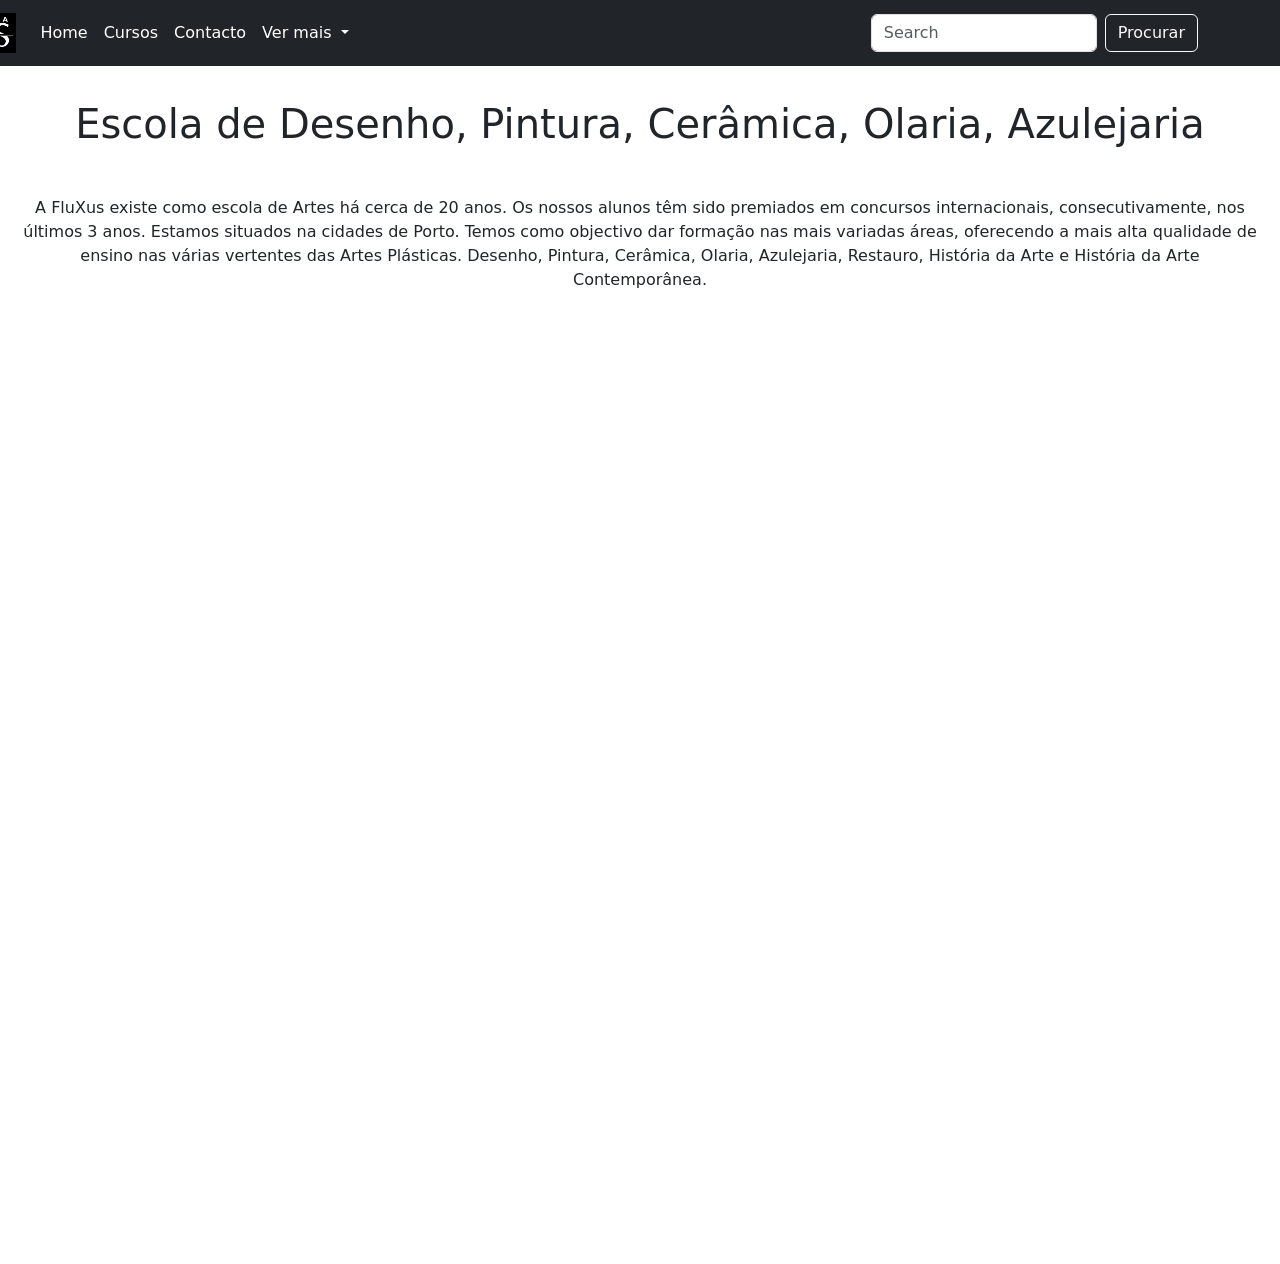
==== index.html @ 93d0e601 "update repo" ====
<!DOCTYPE html>
<html lang="en">
<head>
    <meta charset="UTF-8">
    <meta name="viewport" content="width=device-width, initial-scale=1.0">
    <!-- Bootstrap CSS-->
    <link rel="stylesheet" href="css/bootstrap.min.css">  
    <!-- Regular CSS ||| CSS normal fica depois porque o bootstrap carrega primeiro e o CSS depois altera o necessário --> 
    <link rel="stylesheet" href="css/style.css">
    
    <title>Home - FluXus Escola Artística</title>
</head>

<!-- BODY -->

<body>


<!-- HEADER -->
<header>

    <!-- NAVBAR -->
    <nav class="navbar navbar-expand-lg navbar-dark bg-dark fixed-top">

        <div class="container">

            <a class="navbar-brand text-white" href="index.html">
                <img src="/assets/logo/logo.avif" alt="Logo" height="40" align-left> </a>

            <button class="navbar-toggler" type="button" data-bs-toggle="collapse" data-bs-target="#navbarSupportedContent">
                <span class="navbar-toggler-icon"></span>
            </button>

            <div class="collapse navbar-collapse" id="navbarSupportedContent">

                <ul class="navbar-nav me-auto mb-2 mb-lg-0">
                    <li class="nav-item">
                        <a class="nav-link active text-white" href="#">Home</a>
                    </li>
                    <li class="nav-item">
                        <a class="nav-link text-white" href="cursos.html">Cursos</a>
                    </li>
                    <li class="nav-item">
                        <a class="nav-link text-white" href="contacto.html">Contacto</a>
                    </li>
                    <li class="nav-item dropdown">
                        <a class="nav-link dropdown-toggle text-white" href="#" role="button" data-bs-toggle="dropdown">
                            Ver mais
                        </a>

                        <ul class="dropdown-menu">
                            <li><a class="dropdown-item" href="#">Action</a></li>
                            <li><a class="dropdown-item" href="#">Another action</a></li>
                            <li><hr class="dropdown-divider"></li>
                            <li><a class="dropdown-item" href="#">Something else here</a></li>

                        </ul>
                    </li>
                </ul>

                <form class="d-flex" role="search">
                    <input class="form-control me-2" type="search" placeholder="Search">
                    <button class="btn btn-outline-light" type="submit">Procurar</button>
                </form>

            </div>
        </div>
    </nav>




</header>


<!-- MAIN -->
<h1> Escola de Desenho, Pintura, Cerâmica, Olaria, Azulejaria</h1>

<p>A FluXus existe como escola de Artes há cerca de 20 anos.
Os nossos alunos têm sido premiados em concursos internacionais, consecutivamente, nos últimos 3 anos.
Estamos situados na cidades de Porto. Temos como objectivo dar formação nas mais variadas áreas, oferecendo a mais alta qualidade de ensino nas várias vertentes das Artes Plásticas.
 Desenho, Pintura, Cerâmica, Olaria, Azulejaria, Restauro, História da Arte e História da Arte Contemporânea. </p>


    
<br>
<br>
<br>
<br><br><br><br><br><br><br><br><br><br><br><br><br><br><br><br><br><br><br><br><br><br><br><br><br><br><br><br><br><br><br><br><br><br><br><br>





<!-- FOOTER -->




    <!-- Bootstrap JS Bundle () -->
    <script src="js/bootstrap.bundle.min.js"></script>


</body>

</html>
---- css/style.css ----
body {
    padding-top: 70px;
}


/*
.navbar.navbar-expand-lg {
    background-color: black !important;
    color: yellow !important;
} 
*/

.navbar-brand {
    margin-left: -200px;
}

a .bi{
    color: var(--branco);
}

a .bi:hover{
    color:var(--branc50);
}

a .bi:hover{
    color: var(--branco50);
}

#footer-class {
    font-size:14px;
}

h1{
    color: var(--preto);
    text-align: center;
    margin-top:10px;
    padding: 20px;
}

p {
    color: var(--preto);
    text-align: center;
    padding: 20px;

}
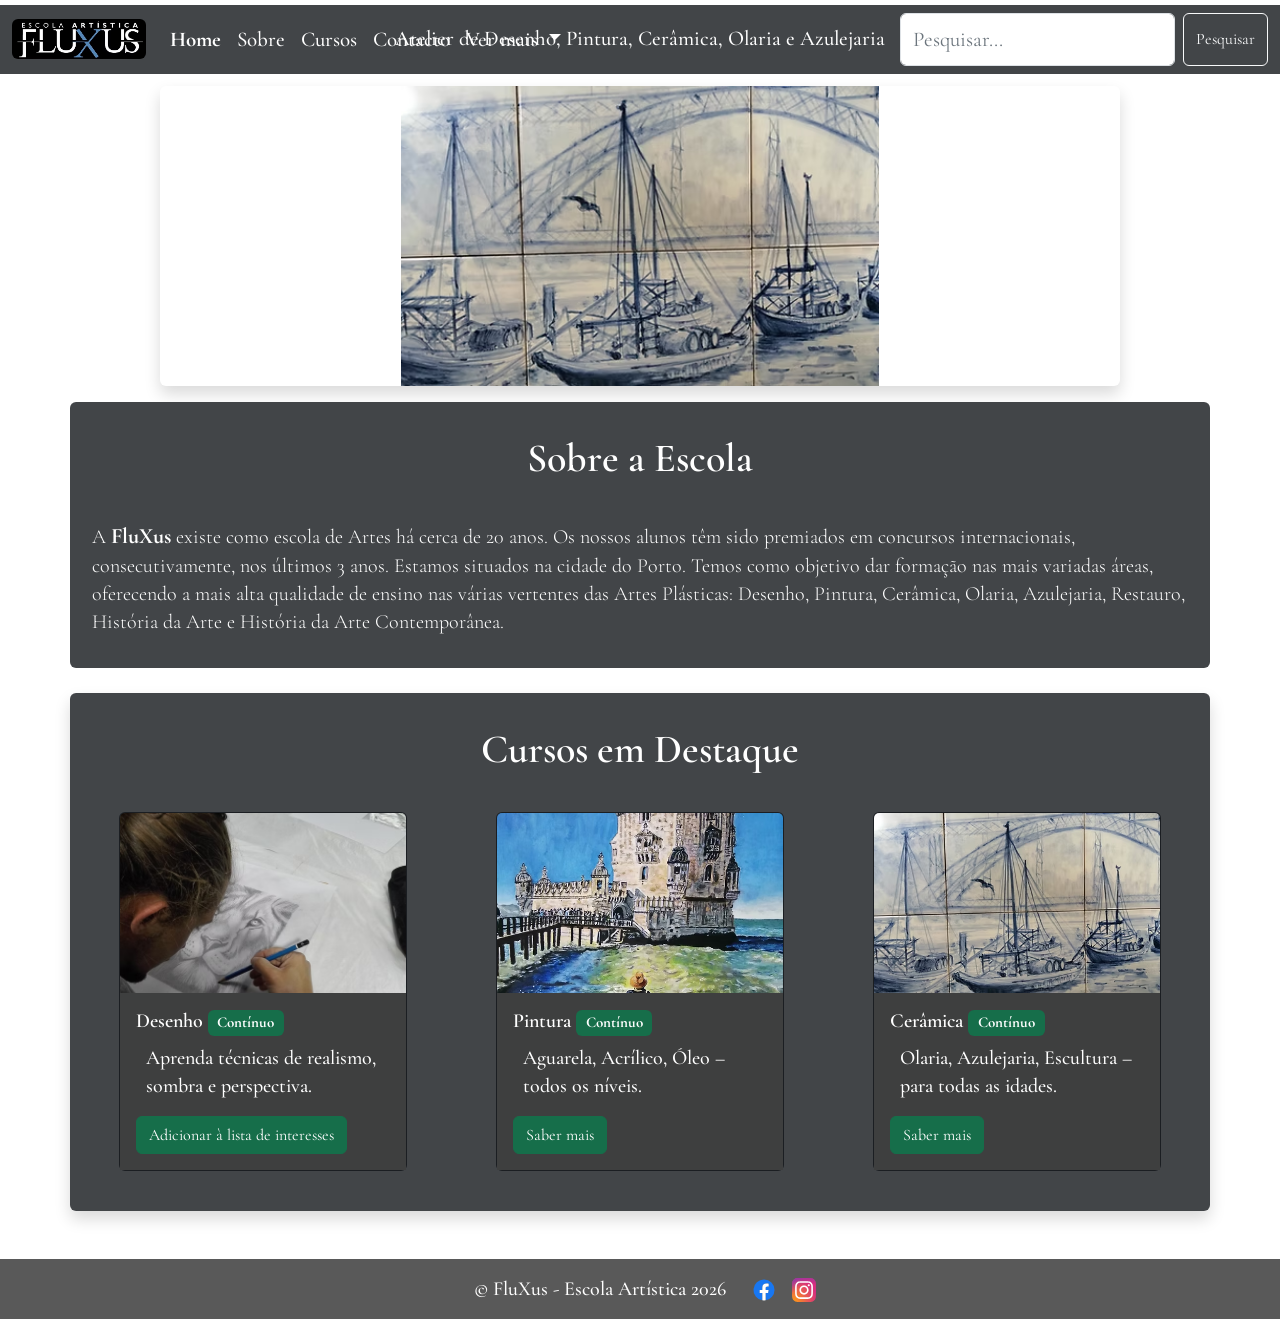
==== commit 6f358e93: "Update Semi-Final do projeto" ====
--- a/index.html
+++ b/index.html
@@ -1,106 +1,198 @@
 <!DOCTYPE html>
-<html lang="en">
+<html lang="pt">
 <head>
     <meta charset="UTF-8">
     <meta name="viewport" content="width=device-width, initial-scale=1.0">
-    <!-- Bootstrap CSS-->
+    <meta name="description" content="FluXus - Escola Artística no Porto. Cursos de Desenho, Pintura, Cerâmica e mais.">
+    
+    <!-- Bootstrap CSS -->
     <link rel="stylesheet" href="css/bootstrap.min.css">  
-    <!-- Regular CSS ||| CSS normal fica depois porque o bootstrap carrega primeiro e o CSS depois altera o necessário --> 
+    <!-- CSS personalizado -->
     <link rel="stylesheet" href="css/style.css">
+    <!-- Bootstrap Icons -->
+    <link rel="stylesheet" href="https://cdn.jsdelivr.net/npm/bootstrap-icons@1.11.3/font/bootstrap-icons.css">
+    <!-- Google Fonts - Cormorant Garamond -->
+    <link href="https://fonts.googleapis.com/css2?family=Cormorant+Garamond:ital,wght@0,400;0,500;0,600;0,700;1,400;1,500;1,600;1,700&display=swap" rel="stylesheet">
     
-    <title>Home - FluXus Escola Artística</title>
+    <title>FluXus - Escola Artística | Home</title>
+
 </head>
 
-<!-- BODY -->
+<body>
+  <!-- ==================== HEADER / NAVBAR ==================== -->
+    <header>
+        <nav class="navbar navbar-expand-lg navbar-dark bg-dark fixed-top">
+            <div class="container-fluid">
+                <!-- Logo -->
+                <a class="navbar-brand text-white" href="index.html">
+                    <img src="assets/logo/logo.avif" alt="Logo FluXus" height="40" class="rounded-2">
+                </a>
 
-<body>
+                <!-- Título central (visível em ecrãs grandes) -->
+                <div class="d-none d-lg-block position-absolute top-50 start-50 translate-middle text-white text-center">
+                    <medium>Atelier de Desenho, Pintura, Cerâmica, Olaria e Azulejaria</medium>
+                </div>
 
+                <!-- Botão hamburguer (mobile) -->
+                <button class="navbar-toggler" type="button" data-bs-toggle="collapse" data-bs-target="#navbarSupportedContent" aria-controls="navbarSupportedContent" aria-expanded="false" aria-label="Abrir menu">
+                    <span class="navbar-toggler-icon"></span>
+                </button>
 
-<!-- HEADER -->
-<header>
+                <!-- Menu de navegação -->
+                <div class="collapse navbar-collapse" id="navbarSupportedContent">
+                    <ul class="navbar-nav me-auto mb-2 mb-lg-0">
+                        <li class="nav-item">
+                            <a class="nav-link active text-white" aria-current="page" href="index.html">Home</a>
+                        </li>
+                        <li class="nav-item">
+                            <a class="nav-link text-white" href="sobre.html">Sobre</a>
+                        </li>
+                        <li class="nav-item">
+                            <a class="nav-link text-white" href="cursos.html">Cursos</a>
+                        </li>
+                        <li class="nav-item">
+                            <a class="nav-link text-white" href="contacto.html">Contacto</a>
+                        </li>
+                        <li class="nav-item dropdown">
+                            <a class="nav-link dropdown-toggle text-white" href="#" role="button" data-bs-toggle="dropdown" aria-expanded="false">
+                                Ver mais
+                            </a>
+                            <ul class="dropdown-menu">
+                                <li><a class="dropdown-item" href="cursos.html">Todos os cursos</a></li>
+                                <li><a class="dropdown-item" href="curso-detalhe.html?curso=desenho">Curso em destaque</a></li>
+                            </ul>
+                        </li>
+                    </ul>
 
-    <!-- NAVBAR -->
-    <nav class="navbar navbar-expand-lg navbar-dark bg-dark fixed-top">
+                    <!-- Barra de pesquisa -->
+                    <form id="formPesquisa" class="d-flex ms-auto" role="search">
+                        <input class="form-control me-2" type="search" placeholder="Pesquisar..." aria-label="Pesquisar">
+                        <button class="btn btn-outline-light" type="submit">Pesquisar</button>
+                    </form>
+                </div>
+            </div>
+        </nav>
+    </header>
 
+    <!-- update 1-->
+
+    <!-- ==================== MAIN (CONTEÚDO PRINCIPAL) ==================== -->
+    <main>
+        <!-- Carousel de imagens -->
+        <section class=" d-flex justify-content-center my-3">
+            <div id="carouselExampleFade" class="carousel slide carousel-fade w-75" data-bs-ride="carousel">
+                <div class="carousel-inner rounded shadow">
+                    <div class="carousel-item active">
+                        <img src="/assets/img/azulejaria2.avif" class="d-block w-100" alt="Imagem de uma pintura">
+                    </div>
+                    <div class="carousel-item">
+                        <img src="/assets/img/ceramica2.avif" class="d-block w-100" alt="Cerâmica artesanal">
+                    </div>
+                    <div class="carousel-item">
+                        <img src="/assets/img/desenho2.avif" class="d-block w-100" alt="Aula de desenho">
+                    </div>
+                </div>
+                <!-- Controlos do carousel -->
+                <button class="carousel-control-prev" type="button" data-bs-target="#carouselExampleFade" data-bs-slide="prev">
+                    <span class="carousel-control-prev-icon" aria-hidden="true"></span>
+                    <span class="visually-hidden">Anterior</span>
+                </button>
+                <button class="carousel-control-next" type="button" data-bs-target="#carouselExampleFade" data-bs-slide="next">
+                    <span class="carousel-control-next-icon" aria-hidden="true"></span>
+                    <span class="visually-hidden">Seguinte</span>
+                </button>
+            </div>
+        </section>
+
+        <!-- Secção Sobre a Escola -->
+        <section class="container bg-dark py-3 rounded-2">
+            <div class="text-center">
+                <h1 class="mb-4">Sobre a Escola</h1>
+                <p class="lead">
+                    A <strong>FluXus</strong> existe como escola de Artes há cerca de 20 anos. Os nossos alunos têm sido premiados em concursos internacionais, consecutivamente, nos últimos 3 anos. Estamos situados na cidade do Porto. Temos como objetivo dar formação nas mais variadas áreas, oferecendo a mais alta qualidade de ensino nas várias vertentes das Artes Plásticas: Desenho, Pintura, Cerâmica, Olaria, Azulejaria, Restauro, História da Arte e História da Arte Contemporânea.
+                </p>
+            </div>
+        </section>
+
+        <br>
+
+        <!-- Secção de Cursos em destaque (cards) -->
+        <section class="container shadow p-3 mb-5 rounded-2 bg-dark">
+            <h1 class="text-center mb-4">Cursos em Destaque</h1>
+
+            <div class="row">
+                <!-- Curso 1: Desenho -->
+                <div class="col-12 col-md-6 col-lg-4 mb-4">
+                    <div class="card mx-auto" style="width: 18rem;">
+                        <img src="/assets/img/desenho1.avif" class="card-img-top" alt="Curso de Desenho">
+                        <div class="card-body">
+                            <h5 class="card-title">Desenho <span class="badge">Contínuo</span></h5>
+                            <p class="card-text">Aprenda técnicas de realismo, sombra e perspectiva.</p>
+                            <!-- Botão que dispara o Toast -->
+                            <a href="#" id="liveToastBtn" class="btn btn-fluxus" data-curso="Desenho">Adicionar à lista de interesses</a>
+                        </div>
+                    </div>
+                </div>
+
+                <!-- Toast de feedback -->
+                <div class="toast-container position-fixed bottom-0 end-0 p-3">
+                    <div id="liveToast" class="toast bg-dark text-white" role="alert" aria-live="assertive" aria-atomic="true">
+                        <div class="toast-header bg-success text-white">
+                            <img src="assets/logo/logo.avif" class="rounded me-2" alt="Logo" height="20">
+                            <strong class="me-auto">FluXus</strong>
+                            <small>Agora mesmo</small>
+                            <button type="button" class="btn-close btn-close-white" data-bs-dismiss="toast" aria-label="Fechar"></button>
+                        </div>
+                        <div class="toast-body">
+                            Adicionado à lista!
+                        </div>
+                    </div>
+                </div>
+
+                <!-- Curso 2: Pintura -->
+                <div class="col-12 col-md-6 col-lg-4 mb-4">
+                    <div class="card mx-auto" style="width: 18rem;">
+                        <img src="/assets/img/pintura1.avif" class="card-img-top" alt="Curso de Pintura">
+                        <div class="card-body">
+                            <h5 class="card-title">Pintura <span class="badge">Contínuo</span></h5>
+                            <p class="card-text">Aguarela, Acrílico, Óleo – todos os níveis.</p>
+                            <a href="cursos.html" class="btn btn-fluxus">Saber mais</a>
+                        </div>
+                    </div>
+                </div>
+
+                <!-- Curso 3: Cerâmica -->
+                <div class="col-12 col-md-6 col-lg-4 mb-4">
+                    <div class="card mx-auto" style="width: 18rem;">
+                        <img src="/assets/img/azulejaria2.avif" class="card-img-top" alt="Curso de Cerâmica">
+                        <div class="card-body">
+                            <h5 class="card-title">Cerâmica <span class="badge">Contínuo</span></h5>
+                            <p class="card-text">Olaria, Azulejaria, Escultura – para todas as idades.</p>
+                            <a href="cursos.html" class="btn btn-fluxus">Saber mais</a>
+                        </div>
+                    </div>
+                </div>
+            </div>
+        </section>
+    </main>
+
+    <!-- ==================== FOOTER ==================== -->
+    <footer class="bg-black text-white text-center py-3 mt-5">
         <div class="container">
-
-            <a class="navbar-brand text-white" href="index.html">
-                <img src="/assets/logo/logo.avif" alt="Logo" height="40" align-left> </a>
-
-            <button class="navbar-toggler" type="button" data-bs-toggle="collapse" data-bs-target="#navbarSupportedContent">
-                <span class="navbar-toggler-icon"></span>
-            </button>
-
-            <div class="collapse navbar-collapse" id="navbarSupportedContent">
-
-                <ul class="navbar-nav me-auto mb-2 mb-lg-0">
-                    <li class="nav-item">
-                        <a class="nav-link active text-white" href="#">Home</a>
-                    </li>
-                    <li class="nav-item">
-                        <a class="nav-link text-white" href="cursos.html">Cursos</a>
-                    </li>
-                    <li class="nav-item">
-                        <a class="nav-link text-white" href="contacto.html">Contacto</a>
-                    </li>
-                    <li class="nav-item dropdown">
-                        <a class="nav-link dropdown-toggle text-white" href="#" role="button" data-bs-toggle="dropdown">
-                            Ver mais
-                        </a>
-
-                        <ul class="dropdown-menu">
-                            <li><a class="dropdown-item" href="#">Action</a></li>
-                            <li><a class="dropdown-item" href="#">Another action</a></li>
-                            <li><hr class="dropdown-divider"></li>
-                            <li><a class="dropdown-item" href="#">Something else here</a></li>
-
-                        </ul>
-                    </li>
-                </ul>
-
-                <form class="d-flex" role="search">
-                    <input class="form-control me-2" type="search" placeholder="Search">
-                    <button class="btn btn-outline-light" type="submit">Procurar</button>
-                </form>
-
+            <div class="d-flex justify-content-center align-items-center gap-3">
+                <p class="mb-0" >&copy; FluXus - Escola Artística 2026</p>
+                <a href="https://www.facebook.com/fluxusescolaartistica" target="_blank" aria-label="Facebook da FluXus">
+                    <img src="assets/logo/facebook_icon.svg" alt="Facebook" height="24">
+                </a>
+                <a href="https://www.instagram.com/fluxusescolartistica/" target="_blank" aria-label="Instagram da FluXus">
+                    <img src="assets/logo/instagram_icon.svg" alt="Instagram" height="24">
+                </a>
             </div>
         </div>
-    </nav>
+    </footer>
 
-
-
-
-</header>
-
-
-<!-- MAIN -->
-<h1> Escola de Desenho, Pintura, Cerâmica, Olaria, Azulejaria</h1>
-
-<p>A FluXus existe como escola de Artes há cerca de 20 anos.
-Os nossos alunos têm sido premiados em concursos internacionais, consecutivamente, nos últimos 3 anos.
-Estamos situados na cidades de Porto. Temos como objectivo dar formação nas mais variadas áreas, oferecendo a mais alta qualidade de ensino nas várias vertentes das Artes Plásticas.
- Desenho, Pintura, Cerâmica, Olaria, Azulejaria, Restauro, História da Arte e História da Arte Contemporânea. </p>
-
-
-    
-<br>
-<br>
-<br>
-<br><br><br><br><br><br><br><br><br><br><br><br><br><br><br><br><br><br><br><br><br><br><br><br><br><br><br><br><br><br><br><br><br><br><br><br>
-
-
-
-
-
-<!-- FOOTER -->
-
-
-
-
-    <!-- Bootstrap JS Bundle () -->
+    <!-- Bootstrap JS Bundle + nosso JS -->
     <script src="js/bootstrap.bundle.min.js"></script>
-
-
+    <script src="js/main.js"></script>
 </body>
-
 </html>
--- a/css/style.css
+++ b/css/style.css
@@ -1,46 +1,365 @@
+/* Personalizado além do BS */
+
+/* -------- Variáveis de cores definidas por mim -------- */
+:root {
+    --preto: #000000;
+    --branco: #ffffff;
+    --branco75: rgba(255, 255, 255, 0.75);
+    --branco50: rgba(255, 255, 255, 0.5);
+    --cinza-escuro: #212529;
+    --verde-fluxus: #166e4a;   /* cor identitária da escola */
+    --cinza-claro: #3e3f3f;
+    --bs-body-font-family: 'Cormorant Garamond', Georgia, 'Times New Roman', serif; /* Fonte personalizada da Google*/
+    --fundo-caixa-verde-claro: #a2f7d3a6; /* Fundo verde claro para caixas de destaque */
+}
+
+/* -------- Body -------- */
+
 body {
-    padding-top: 70px;
-}
-
-
-/*
-.navbar.navbar-expand-lg {
-    background-color: black !important;
-    color: yellow !important;
-} 
-*/
-
-.navbar-brand {
-    margin-left: -200px;
-}
-
-a .bi{
+    padding-top: 70px; /* compensar a navbar fixa */
+    position: relative;
+    min-height: 100vh;
+    font-family: var(--bs-body-font-family);
+    font-weight: 500;
+    line-height: 1.6;  
+}
+
+body p {
+    font-family: var(--bs-body-font-family);
+    font-size: 20px;
+}
+
+strong, b, input, textarea, select, option {
+    font-family: var(--bs-body-font-family);
+    font-weight: 700;
+    font-size:22px;
+}
+
+
+body::before {
+    content: ""; /* Para o pseudo-elemento existir  > Previne que a opacidade se aplique a Cards, Butões, etc */
+    position: fixed; /* fica fixo e não mexe tipo scroll */
+    top: 0;
+    left: 0;
+    width: 100%;
+    height: 100%;
+    background-image: url('../assets/img/fundo.jpg'); /* background da página*/
+    background-size: cover;
+    background-position: center;
+    background-repeat: no-repeat;
+    opacity: 0.80; /* transparência */
+    z-index: -1; /* atrás do conteúdo */
+}
+
+
+/* --- FOOTER ----------  Links de redes sociais no footer ------ efeitos visuais de transparencia */ 
+footer a img { 
+    transition: opacity 0.2s ease;
+}
+
+footer a img:hover {
+    opacity: 0.7;
+}
+
+footer p {
+    color:white;
+}
+
+/* -------- Títulos e parágrafos -------- */
+h1 {
+    text-align: center;
+    margin-top: 1px;
+    padding: 15px;
+    font-size: 34px;
+    font-family: var(--bs-body-font-family);
+    font-size: 40px;
+}
+
+
+p {
+    text-align: left;
+    line-height: 1.4;
+    padding: 0 10px;
+    font-family: var(--bs-body-font-family);
+    font-size: 18px;
+}
+
+/* -------- Carousel com altura fixa -------- */
+.carousel-item img {
+    height: 300px;
+    object-fit: cover; /* Mantenho os dois object fit para manter as setas do caroussel, se tirar, desaparecem */
+    filter: brightness(1.0);
+    object-fit: contain; /* imagem completa, sem cortes */   
+}
+
+
+/* -------- Cards de cursos -------- */
+
+
+.card {
+    transition: transform 0.3s ease, box-shadow 0.3s ease;
+    background-color: var(--cinza-escuro) !important; /*Na realidade só está a preencher as bordas mas fica bem */
+    font-size: 20px;
+}
+
+.card:hover {
+    transform: translateY(-5px);
+    box-shadow: 0 10px 20px rgba(0, 0, 0, 0.15);
+}
+
+/* Colocar a imagem no topo e dimensionar dentro dos cards*/
+.card-img-top {
+    height: 180px;
+    object-fit: cover;
+}
+
+/* Botões do "Contínuo" dentro dos Cards */
+.badge { 
+    background-color: var(--verde-fluxus);
+}
+
+/* -------- Página Sobre -------- */
+.sobre-icon {
+    font-size: 25px;
     color: var(--branco);
-}
-
-a .bi:hover{
-    color:var(--branc50);
-}
-
-a .bi:hover{
-    color: var(--branco50);
-}
-
-#footer-class {
-    font-size:14px;
-}
-
-h1{
-    color: var(--preto);
-    text-align: center;
-    margin-top:10px;
-    padding: 20px;
-}
-
-p {
-    color: var(--preto);
-    text-align: center;
-    padding: 20px;
-
-}
-
+    margin-bottom: 1rem;
+}
+
+/* -------- Página Detalhe do Curso -------- */
+/* Formatação imagens */
+.curso-detalhe-img {
+    max-height: 400px;
+    object-fit: cover;
+    border-radius: 4px;
+}
+
+/* Accordion mudanca cores */
+
+
+/* ==========================================
+   ACORDEÃO (Conteúdo Programático)
+   Fundo escuro, sem contorno azul
+   ========================================== */
+
+section{
+    font-family: var(--bs-body-font-family);
+    font-size: 22px;
+}
+
+.accordion-body{
+    font-family: var(--bs-body-font-family);
+    font-size:17px;
+
+}
+
+.accordion-item {
+    background-color: var(--verde-fluxus);    /* fundo escuro */
+    border: 1px solid #0855318c;       /* contorno cinzento em vez de azul */
+}
+
+.accordion-button {
+    background-color: var(--cinza-escuro);
+    color: #ffffff;
+    border: none;
+    box-shadow: none !important;  /* remove a sombra azul do foco */
+    opacity: 0.9;
+}
+
+.accordion-button:not(.collapsed) {
+    background-color: var(--verde-fluxus);    /* ligeiramente mais claro quando aberto */
+    color: #ffffff !important;
+}
+
+.accordion-button:focus {
+    border-color: #a3a3a3;
+    box-shadow: 0 0 0 2px rgba(255, 255, 255, 0.411);
+}
+
+.accordion-body {
+    background-color: var(--fundo-caixa-verde-claro);
+    color: #ffffff;
+}
+
+/* A seta (indicador) fica branca */
+.accordion-button::after {
+    filter: brightness(0) invert(1);
+}
+
+
+/* -------- Footer -------- */
+footer.bg-black {
+    background-color: var(--preto) !important;
+}
+
+/* -------- Responsividade extra (mobile) --------  > ||||  @ Se o ecrã for pequeno (-576PX) ajusta o tamanho / Evita mais codigo JS    --------- */
+@media (max-width: 576px) {
+    .carousel-item img {
+        height: 200px;
+    }
+
+    h1 {
+        font-size: 1.5rem;
+    }
+}
+
+/* -------- Utilidades -------- */
+
+/* Usado na página curso-detalhe e contacto */
+.btn-fluxus {
+    background-color: var(--verde-fluxus);
+    border-color: var(--verde-fluxus);
+    color: white;
+}
+
+.btn-fluxus:hover {
+    background-color: #62ff6275;
+    color: rgb(255, 255, 255);
+    /*border-color: #009cb8; RETIRADO */
+}
+
+
+/*------------------------------------------*/
+/* TEXTO BRANCO GLOBAL > Forçar */
+/* ------------------------------------------*/
+
+/* 1. Cor base do body (texto genérico) */
+body {
+    color: #ffffff;
+}
+
+/* 2. Títulos e subtítulos */
+h1, h2, h3, h4, h5, h6,
+.h1, .h2, .h3, .h4, .h5, .h6 {
+    color: #ffffff !important;
+    font-family:var(--bs-body-font-family);
+    font-weight:600; 
+}
+
+/* 3. Parágrafos e texto corrido */
+p, span, li, label, small, strong, em, b, i, u, div {
+    color: #ffffff;
+}
+
+/* 4. Links */
+a {
+    color: #ffffff;
+}
+
+a:hover {
+    color: #cccccc; /* cinza claro no hover (opcional) */
+}
+
+/* 5. Breadcrumb (caminho de navegação > cursos.html) */
+.breadcrumb-item,
+.breadcrumb-item a,
+.breadcrumb-item.active {
+    color: #ffffff !important;
+}
+
+/* 6. Itens de lista e dropdowns */
+.list-group-item {
+    color: #ffffff;
+    background-color: transparent; /* opcional, se quiseres fundo transparente */
+}
+
+/* 7. Navbar links (já estavam brancos, mas para garantir) */
+
+.navbar {
+    font-family: var(--bs-body-font-family);
+    font-size: 21px;
+}
+.navbar-nav .nav-link {
+    color: #ffffff !important;
+}
+
+.navbar-nav .nav-link.active {
+    color: #ffffff !important;
+    font-weight: bold;
+}
+
+/* 8. Footer */
+footer p, footer a {
+    color: #ffffff;
+}
+
+/* 9. Cards (ajustar títulos e texto dentro dos cards) */
+.card-body,
+.card-title,
+.card-text {
+    color: #ffffff;
+    background-color: var(--cinza-claro) !important;
+    text-align:left;
+}
+
+/* 10. Formulários (labels, inputs, etc.) */
+.form-label {
+    color: #ffffff;
+}
+
+input, textarea, select, option {
+    color: #000000; /* texto preto nos campos de formulário para contraste */
+}
+
+/* 11. Alerta do formulário contacto */
+.alert {
+    color: white;
+    background-color: #3e3f3f; 
+    border-color: #166e4a;
+}
+
+
+/* Search Bar no cursos.html*/
+.mostrarTodos {
+    color:white;
+    background-color: var(--cinza-escuro);
+}
+
+
+/* CORREÇÃO PARA FORMULARIO E TIPO DE LETRA > quickfix */
+/* ------------------------------------------------------------ */
+
+.form-label {
+    font-size: 21px;      /* labels ligeiramente maiores */
+    font-weight: 500;
+}
+
+.form-control,
+.form-select {
+    font-size: 21px;      /* texto dentro dos inputs e select */
+    padding: 0.6rem 0.75rem; /* um pouco mais de espaço interno */
+}
+
+textarea.form-control {
+    font-size: 21px;
+}
+
+.form-control::placeholder {
+    font-size: 21px;        /* placeholder um pouco menor que o texto */
+    color: #6c757d;         /* cor Bootstrap padrão para placeholder */
+}
+
+
+
+/* FUNDOS SEMITRANSPARENTES (navbar, footer e containers bg-dark) */
+
+/* Navbar fixa com 85% de opacidade */
+.navbar.bg-dark {
+    background-color: rgba(33, 37, 41, 0.85) !important;
+    backdrop-filter: blur(5px);           /* vidro fosco suave */
+    margin-top: 5px;
+}
+
+/* Footer com 85% de opacidade */
+footer.bg-black {
+    background-color: rgba(0, 0, 0, 0.65) !important;
+    backdrop-filter: blur(5px);
+}
+
+/* Containers com bg-dark (caixas de texto, etc.) */
+.container.bg-dark,
+main.bg-dark,
+section.bg-dark {
+    background-color: rgba(33, 37, 41, 0.85) !important;
+    backdrop-filter: blur(5px);
+}
+
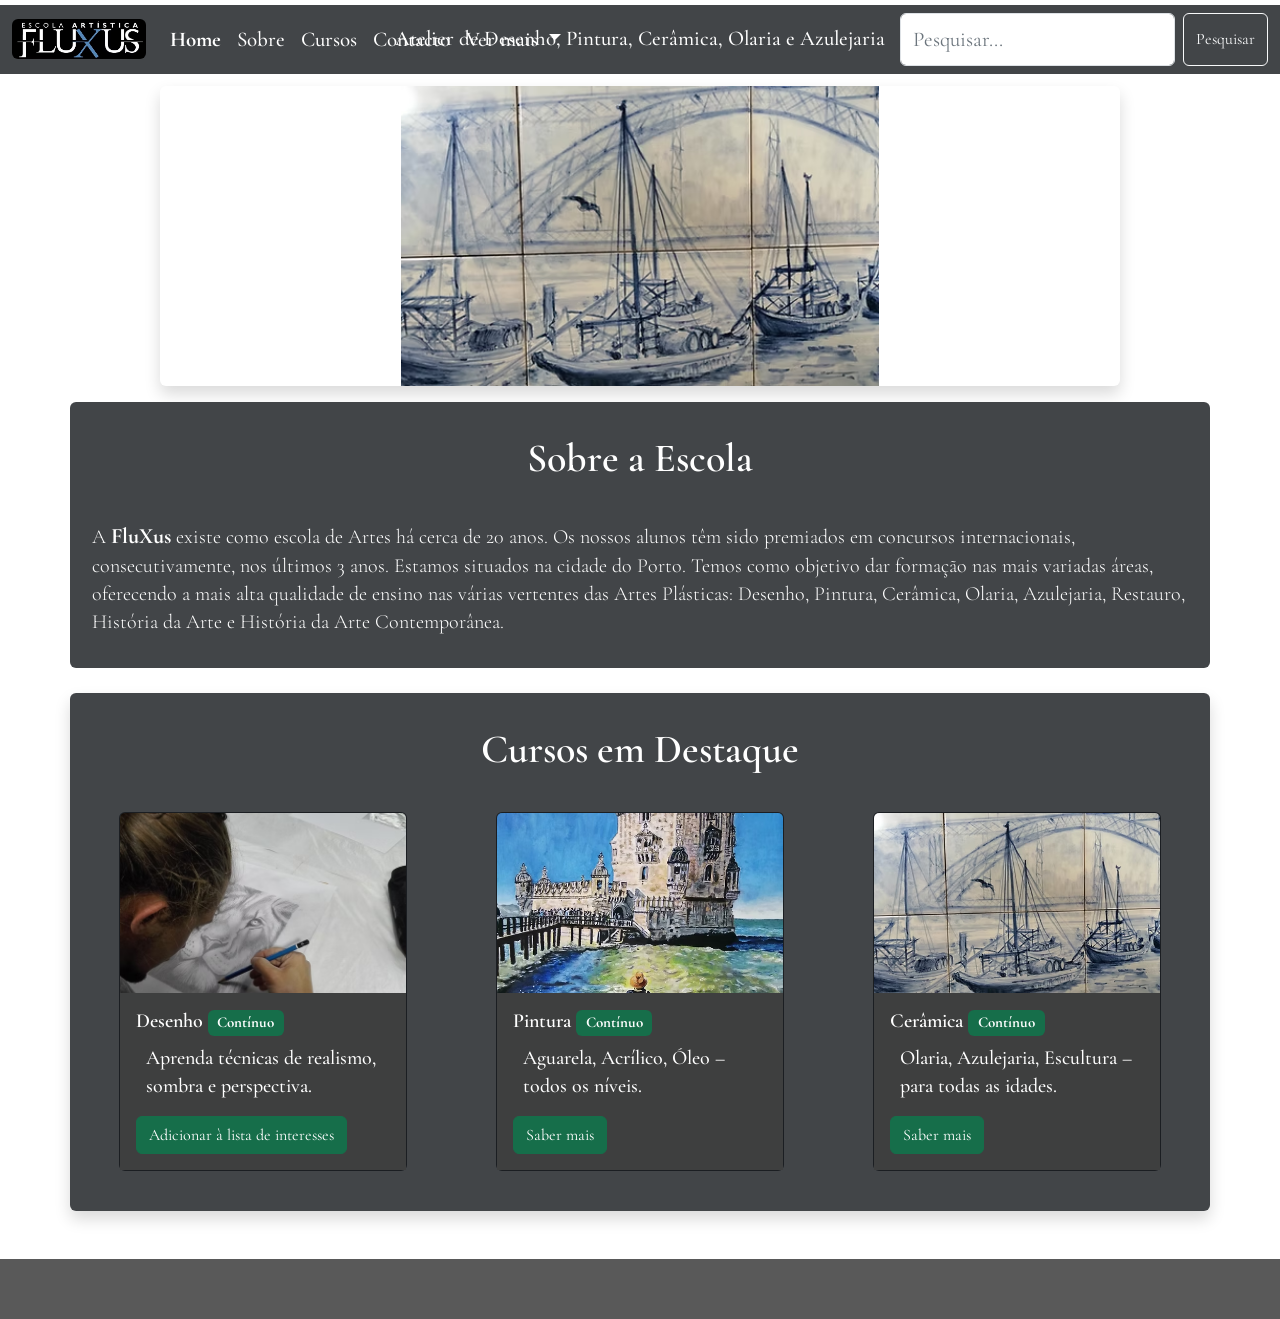
==== commit 6b4db1db: "Update novo" ====
--- a/index.html
+++ b/index.html
@@ -13,6 +13,7 @@
     <link rel="stylesheet" href="https://cdn.jsdelivr.net/npm/bootstrap-icons@1.11.3/font/bootstrap-icons.css">
     <!-- Google Fonts - Cormorant Garamond -->
     <link href="https://fonts.googleapis.com/css2?family=Cormorant+Garamond:ital,wght@0,400;0,500;0,600;0,700;1,400;1,500;1,600;1,700&display=swap" rel="stylesheet">
+    <link rel="icon" type="image/png" href="assets/logo/favicon_final.png">
     
     <title>FluXus - Escola Artística | Home</title>
 
@@ -136,7 +137,7 @@
 
                 <!-- Toast de feedback -->
                 <div class="toast-container position-fixed bottom-0 end-0 p-3">
-                    <div id="liveToast" class="toast bg-dark text-white" role="alert" aria-live="assertive" aria-atomic="true">
+                    <div id="liveToastFeedback" class="toast bg-dark text-white" role="alert" aria-live="assertive" aria-atomic="true">
                         <div class="toast-header bg-success text-white">
                             <img src="assets/logo/logo.avif" class="rounded me-2" alt="Logo" height="20">
                             <strong class="me-auto">FluXus</strong>
--- a/css/style.css
+++ b/css/style.css
@@ -136,10 +136,8 @@
 /* Accordion mudanca cores */
 
 
-/* ==========================================
-   ACORDEÃO (Conteúdo Programático)
-   Fundo escuro, sem contorno azul
-   ========================================== */
+/* 
+   ---------- ACORDEÃO (Conteúdo Programático) ---- Fundo escuro, sem contorno azul ---- */
 
 section{
     font-family: var(--bs-body-font-family);
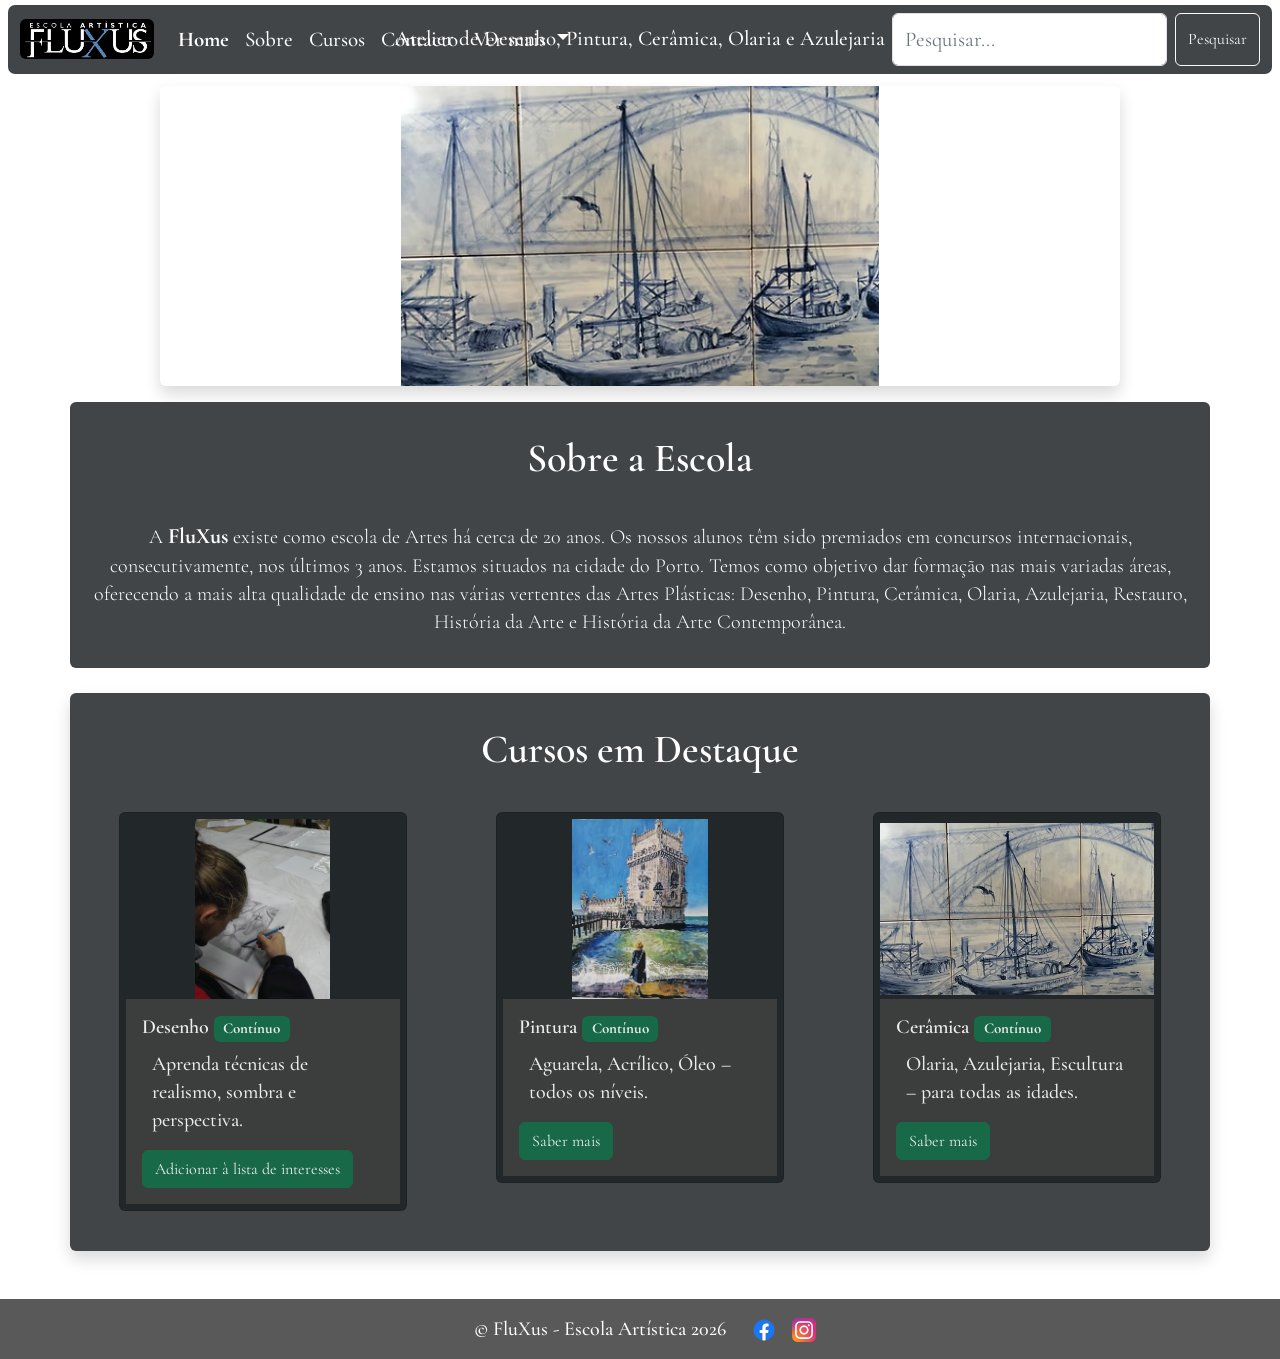
==== commit 6b70c3f4: "Updating" ====
--- a/index.html
+++ b/index.html
@@ -135,20 +135,10 @@
                     </div>
                 </div>
 
-                <!-- Toast de feedback -->
-                <div class="toast-container position-fixed bottom-0 end-0 p-3">
-                    <div id="liveToastFeedback" class="toast bg-dark text-white" role="alert" aria-live="assertive" aria-atomic="true">
-                        <div class="toast-header bg-success text-white">
-                            <img src="assets/logo/logo.avif" class="rounded me-2" alt="Logo" height="20">
-                            <strong class="me-auto">FluXus</strong>
-                            <small>Agora mesmo</small>
-                            <button type="button" class="btn-close btn-close-white" data-bs-dismiss="toast" aria-label="Fechar"></button>
-                        </div>
-                        <div class="toast-body">
-                            Adicionado à lista!
-                        </div>
-                    </div>
-                </div>
+                <!-- ========================================================= -->
+                <!-- RESTO DO TOASTER ESTÁ NO FIM DA PÁGINA A SEGUIR AO FOOTER -->
+
+
 
                 <!-- Curso 2: Pintura -->
                 <div class="col-12 col-md-6 col-lg-4 mb-4">
@@ -192,6 +182,21 @@
         </div>
     </footer>
 
+                    <!-- Toast de feedback (Pop Up) -->
+                <div class="toast-container position-fixed bottom-0 end-3 p-3">
+                    <div id="liveToastFeedback" class="toast bg-dark text-white" role="alert" aria-live="assertive" aria-atomic="true">
+                        <div class="toast-header bg-success text-white">
+                            <img src="assets/logo/logo.avif" class="rounded me-2" alt="Logo" height="20">
+                            <strong class="me-auto">FluXus</strong>
+                            <small>Agora mesmo</small>
+                            <button type="button" class="btn-close btn-close-white" data-bs-dismiss="toast" aria-label="Fechar"></button>
+                        </div>
+                        <div class="toast-body">
+                            Adicionado à lista!
+                        </div>
+                    </div>
+                </div>
+
     <!-- Bootstrap JS Bundle + nosso JS -->
     <script src="js/bootstrap.bundle.min.js"></script>
     <script src="js/main.js"></script>
